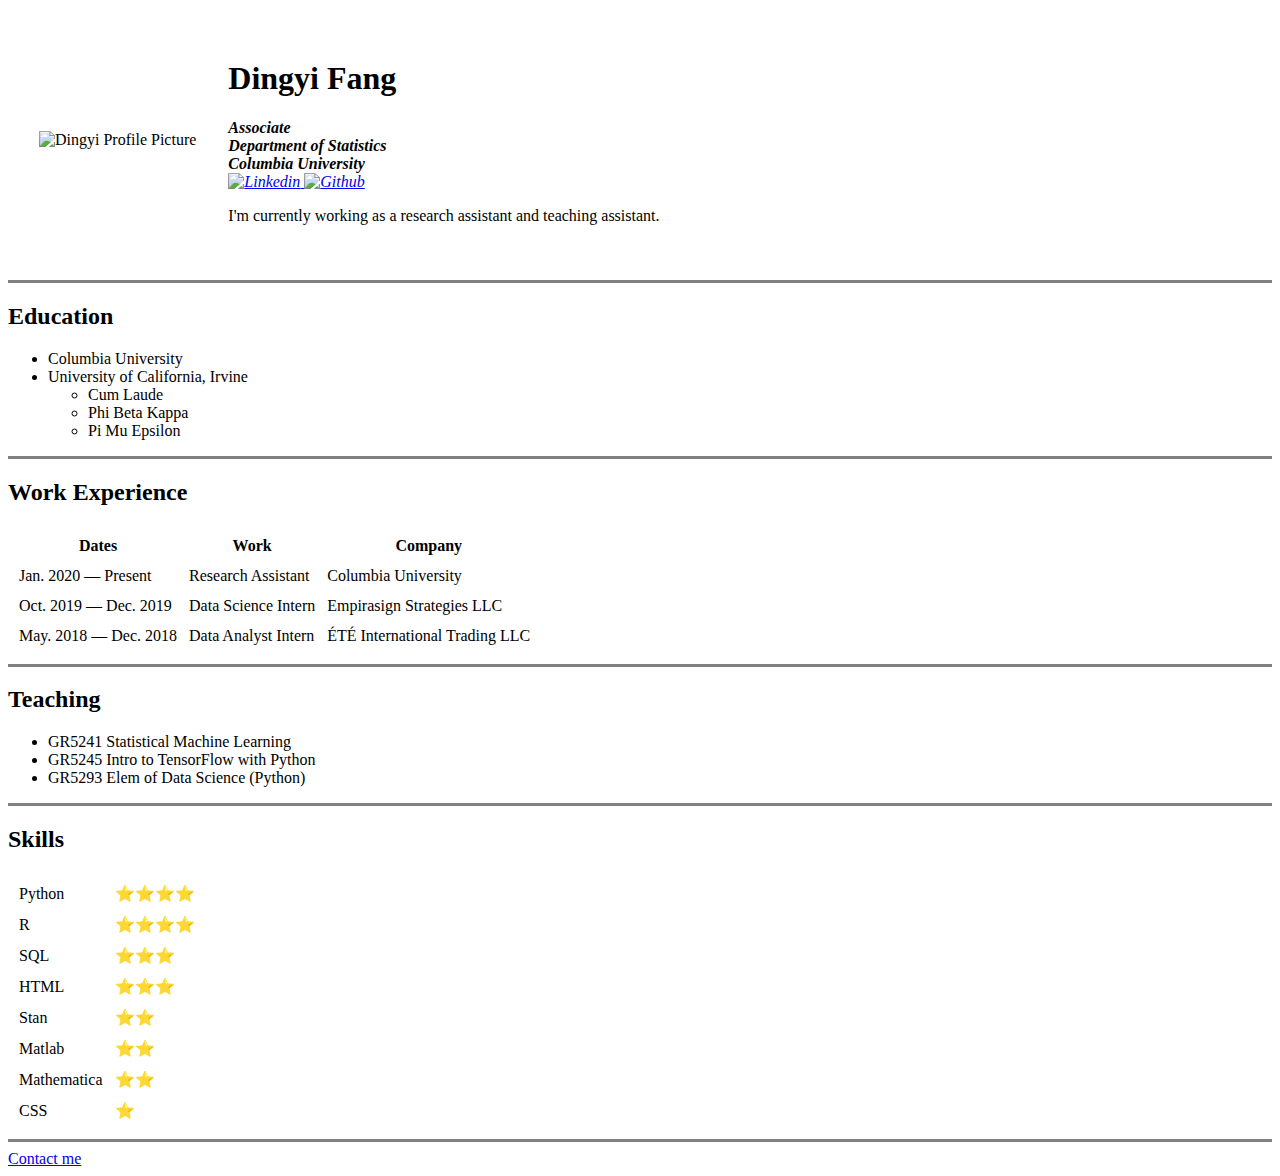
==== index.html @ 43b77a8d "Add files via upload" ====
<!DOCTYPE html>
<html lang="en" dir="ltr">

<head>
  <meta charset="utf-8">
  <title>Dingyi's Personal Site</title>
</head>

<body>
  <table cellspacing='30'>
    <tr>
      <td><img src="images/photo.jpg" alt="Dingyi Profile Picture"></td>
      <td>
        <h1> Dingyi Fang </h1>
        <p> <em>
            <strong> Associate
              <br> Department of Statistics
              <br> Columbia University </strong>
            <br> <a href="https://www.linkedin.com/in/dingyifang"> <img src="https://image.flaticon.com/icons/png/512/174/174857.png" alt="Linkedin" style="width:25px;height:25px;"> </a>
            <a href="https://github.com/dingyif"> <img src="https://image.flaticon.com/icons/png/512/25/25231.png" alt="Github" style="width:25px;height:25px;"> </a>
          </em>
        </p>
        <p>I'm currently working as a research assistant and teaching assistant.</p>
      </td>
    </tr>
  </table>
  <hr size='3' noshade>
  <h2> Education </h2>
  <ul>
    <li>Columbia University</li>
    <li>University of California, Irvine</li>
    <ul>
      <li>Cum Laude</li>
      <li>Phi Beta Kappa</li>
      <li>Pi Mu Epsilon</li>
    </ul>
  </ul>
  <hr size='3' noshade>
  <h2>Work Experience</h2>
  <table cellspacing='10'>
    <thead>
      <tr>
        <th>Dates</th>
        <th>Work</th>
        <th>Company</th>
      </tr>
    </thead>

    <tbody>
      <tr>
        <td>Jan. 2020 — Present</td>
        <td>Research Assistant</td>
        <td>Columbia University</td>
      </tr>
      <tr>
        <td>Oct. 2019 — Dec. 2019</td>
        <td>Data Science Intern</td>
        <td>Empirasign Strategies LLC</td>
      </tr>
      <tr>
        <td>May. 2018 — Dec. 2018</td>
        <td>Data Analyst Intern</td>
        <td>ÉTÉ International Trading LLC</td>
      </tr>
    </tbody>

  </table>
  <hr size='3' noshade>
  <h2>Teaching</h2>
  <ul>
    <li>GR5241 Statistical Machine Learning</li>
    <li>GR5245 Intro to TensorFlow with Python</li>
    <li> GR5293 Elem of Data Science (Python) </li>
  </ul>
  <hr size='3' noshade>
  <h2> Skills </h2>

  <table cellspacing='10'>
    <tr>
      <td>Python</td>
      <td>⭐⭐⭐⭐</td>
    </tr>
    <tr>
      <td>R</td>
      <td>⭐⭐⭐⭐</td>
    </tr>
    <tr>
      <td>SQL</td>
      <td>⭐⭐⭐</td>
    </tr>
    <tr>
      <td>HTML</td>
      <td>⭐⭐⭐</td>
    </tr>
    <tr>
      <td>Stan</td>
      <td>⭐⭐</td>
    </tr>
    <tr>
      <td>Matlab</td>
      <td>⭐⭐</td>
    </tr>
    <tr>
      <td>Mathematica</td>
      <td>⭐⭐</td>
    </tr>
    <tr>
      <td>CSS</td>
      <td>⭐</td>
    </tr>
  </table>

  <hr size='3' noshade>
  <a href="contact_me.html"> Contact me</a>
</body>

</html>
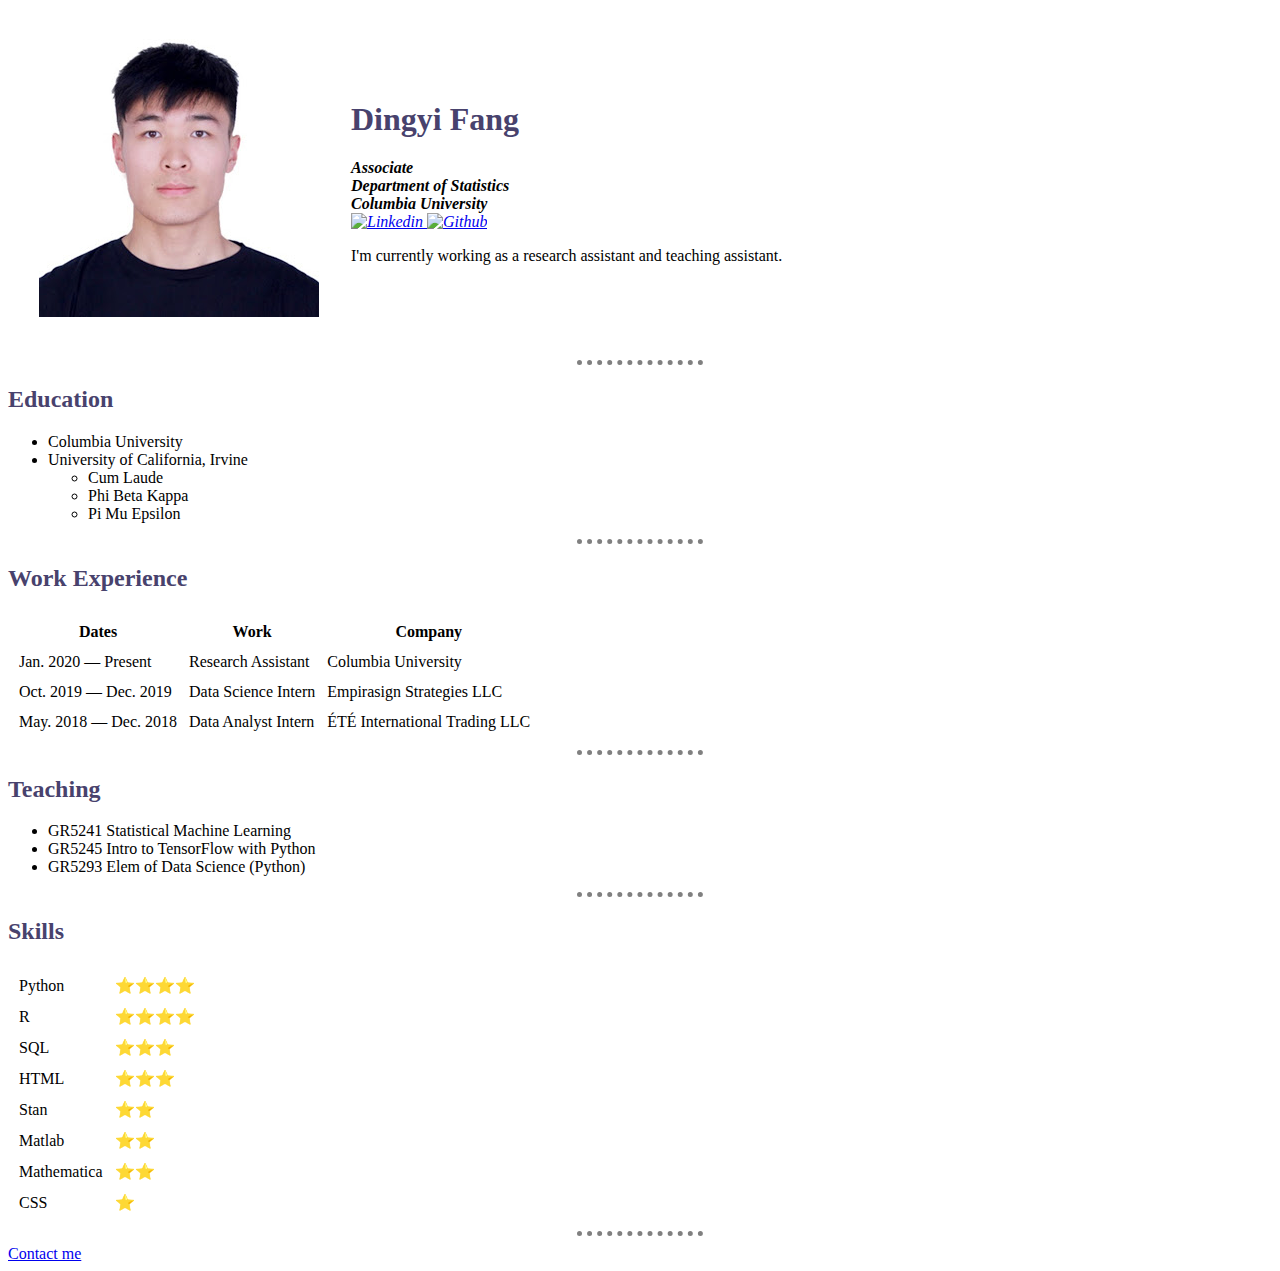
==== commit dc465941: "css modified website" ====
--- a/index.html
+++ b/index.html
@@ -4,6 +4,7 @@
 <head>
   <meta charset="utf-8">
   <title>Dingyi's Personal Site</title>
+  <link rel="stylesheet" href="css/styles.css">
 </head>
 
 <body>
@@ -70,7 +71,7 @@
   <ul>
     <li>GR5241 Statistical Machine Learning</li>
     <li>GR5245 Intro to TensorFlow with Python</li>
-    <li> GR5293 Elem of Data Science (Python) </li>
+    <li>GR5293 Elem of Data Science (Python)</li>
   </ul>
   <hr size='3' noshade>
   <h2> Skills </h2>
--- a/css/styles.css
+++ b/css/styles.css
@@ -0,0 +1,22 @@
+
+body {
+background-color: white;
+}
+
+
+hr {
+  background-color: white;
+  width: 10%;
+  border-style: none;
+  border-top-style: dotted;
+  border-top-color: gray;
+  border-top-width: 5px;
+}
+
+h1 {
+  color: #48426d;
+}
+
+h2 {
+  color: #48426d;
+}
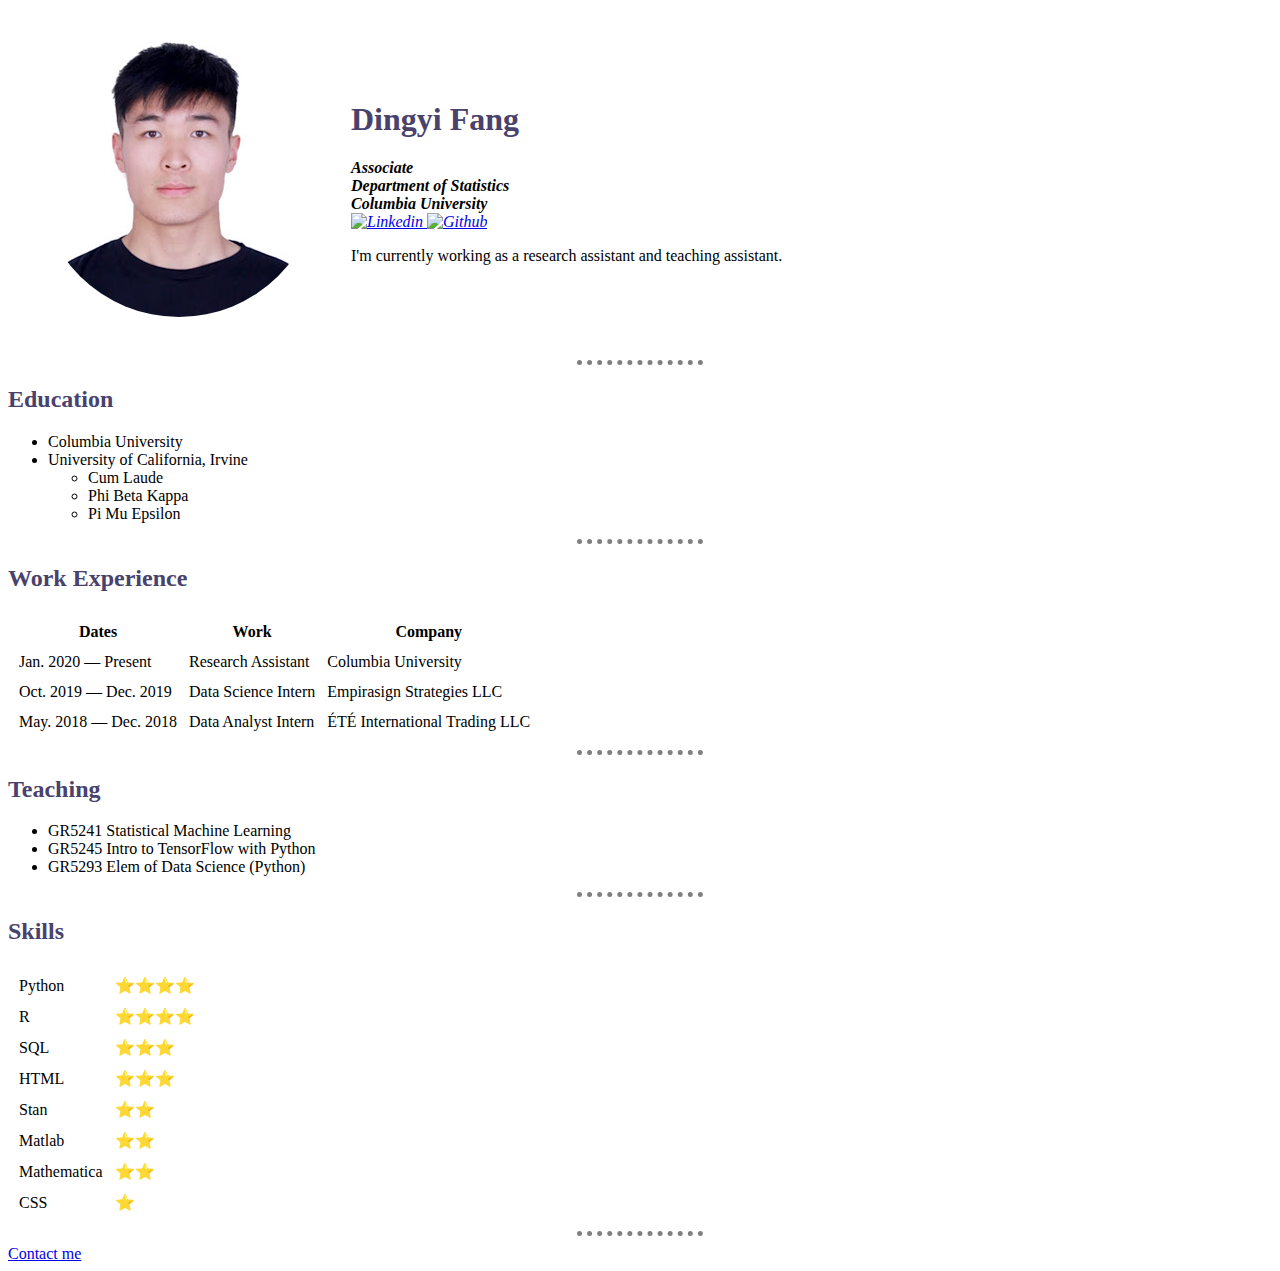
==== commit 0b990737: "change square image into circle image" ====
--- a/index.html
+++ b/index.html
@@ -10,7 +10,7 @@
 <body>
   <table cellspacing='30'>
     <tr>
-      <td><img src="images/photo.jpg" alt="Dingyi Profile Picture"></td>
+      <td><img class='personal_img' src="images/photo.jpg" alt="Dingyi Profile Picture"></td>
       <td>
         <h1> Dingyi Fang </h1>
         <p> <em>
--- a/css/styles.css
+++ b/css/styles.css
@@ -20,3 +20,7 @@
 h2 {
   color: #48426d;
 }
+
+.personal_img {
+  border-radius: 100%;
+}
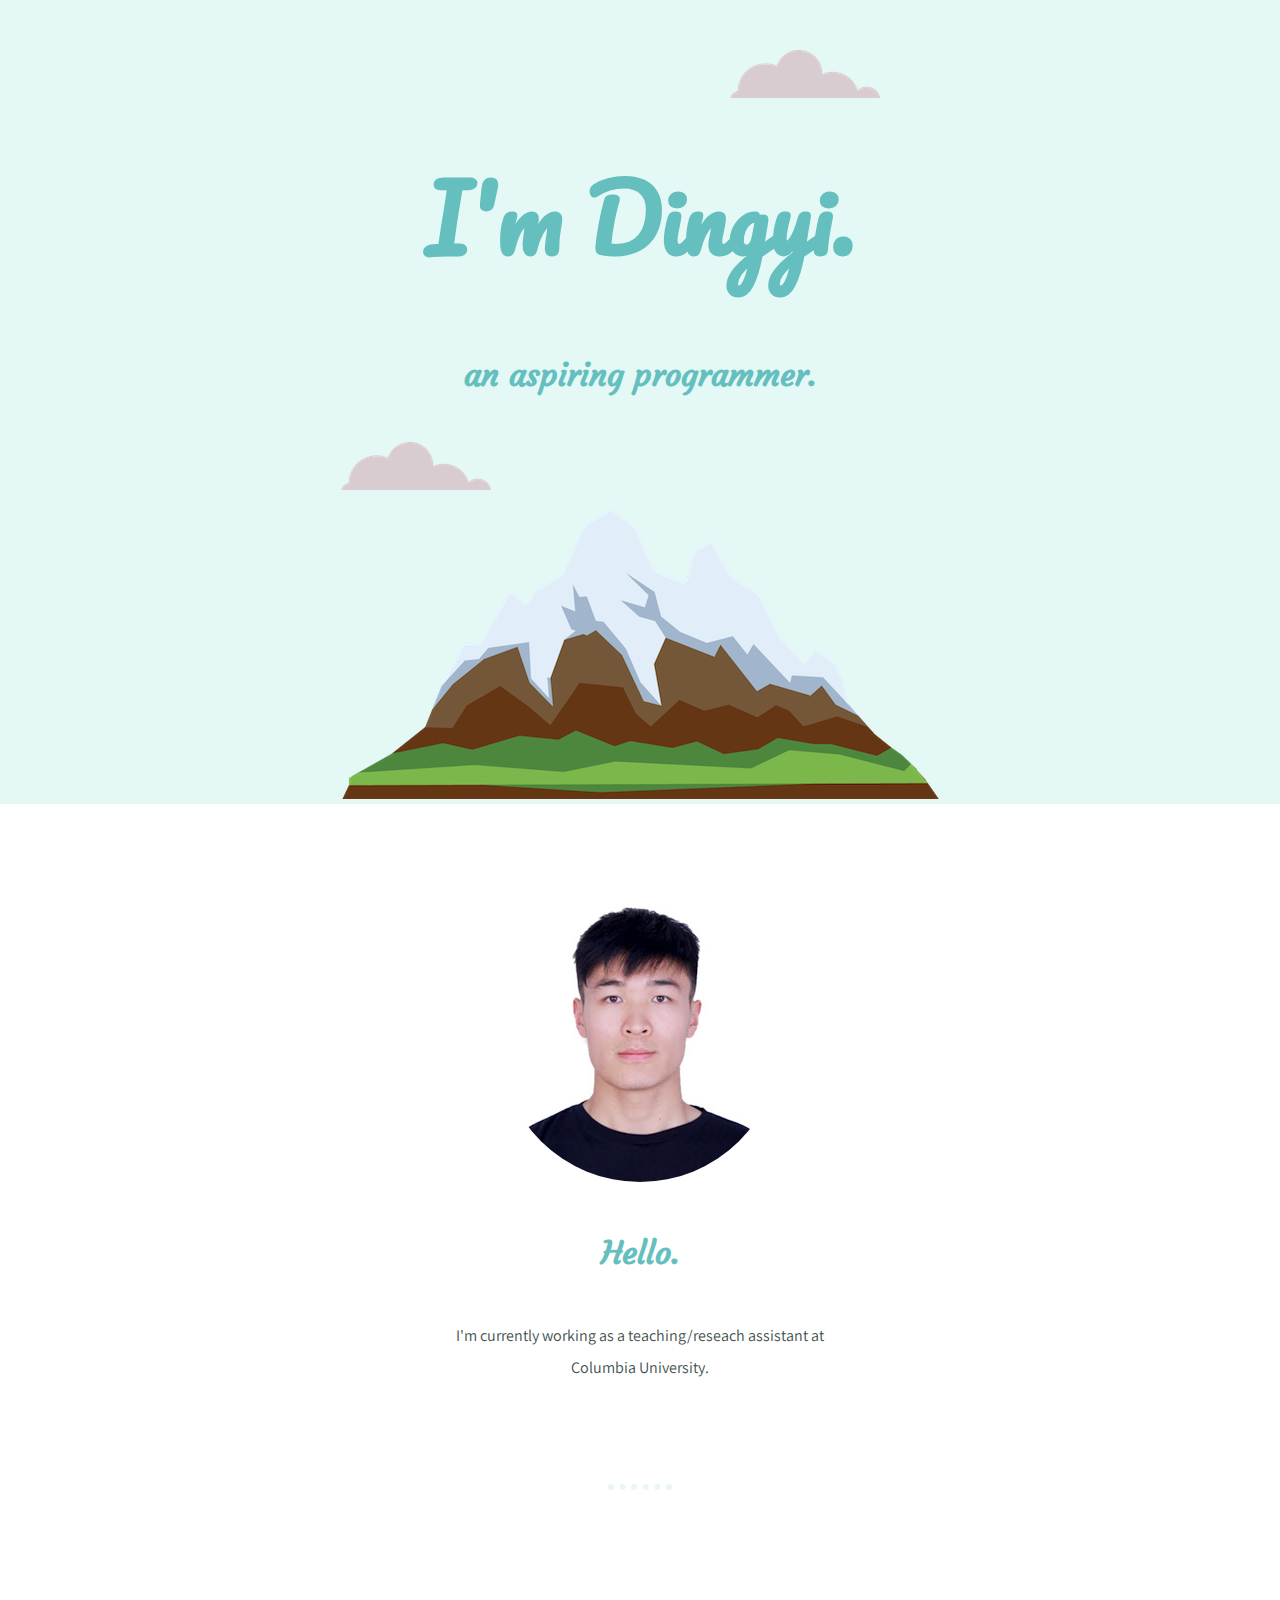
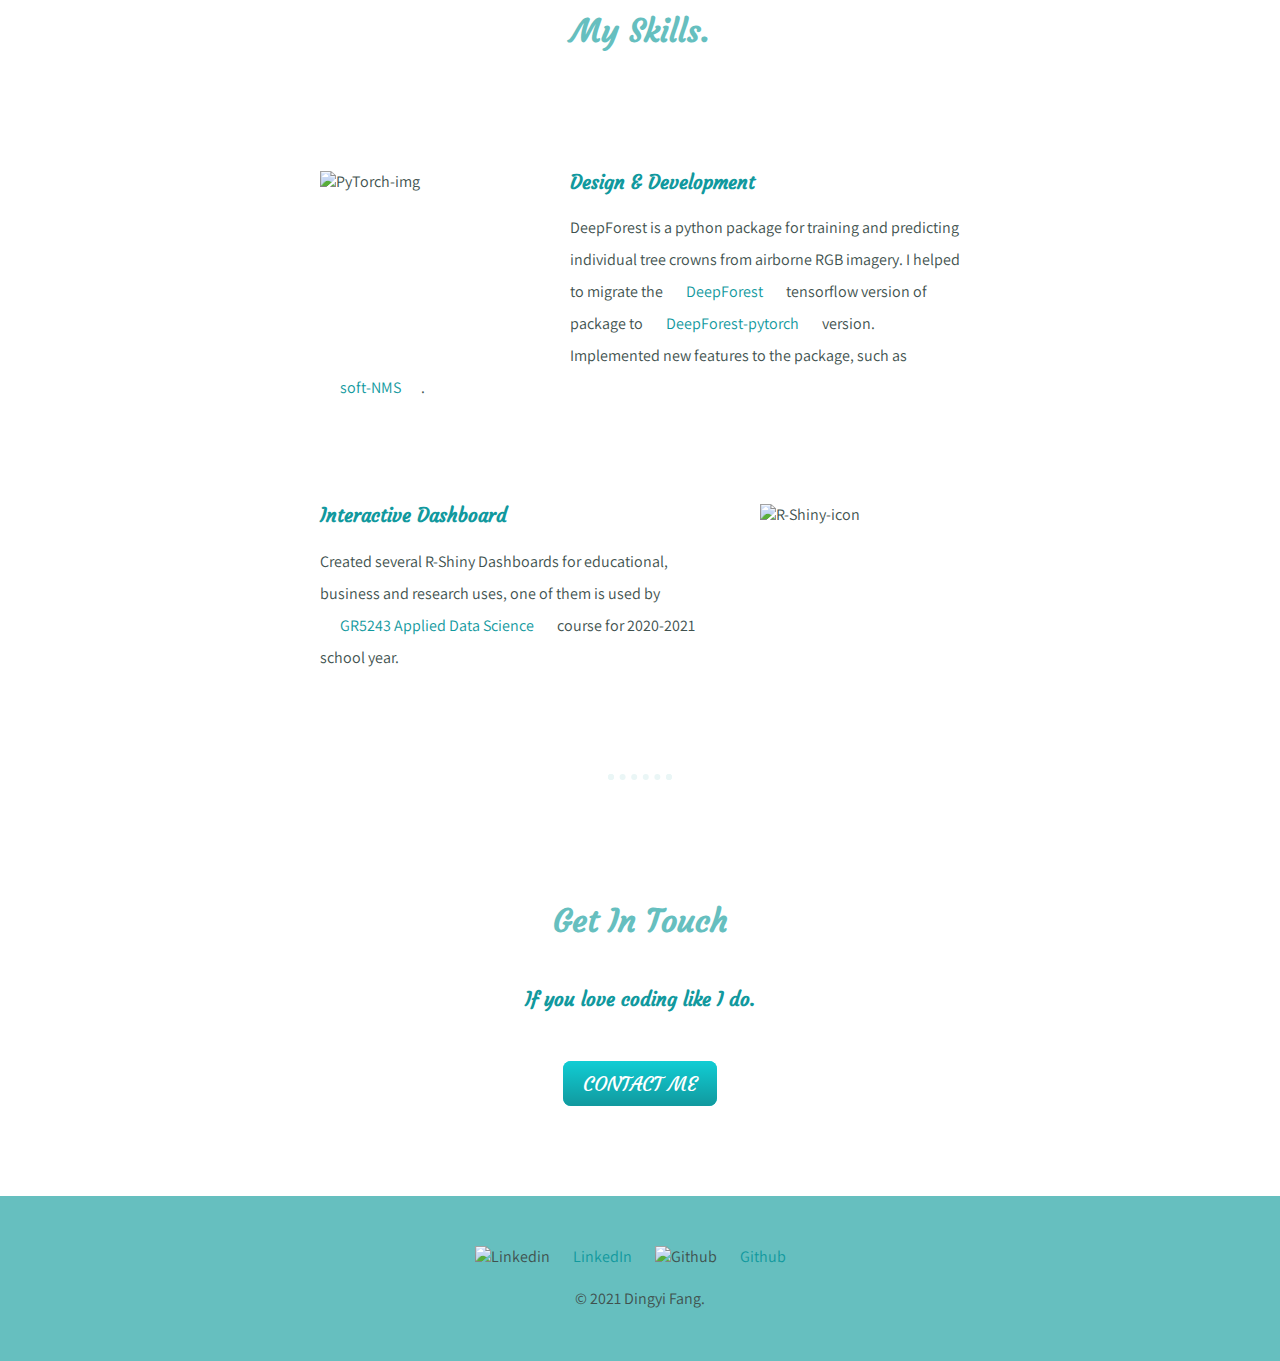
==== commit 2402df1d: "update cv with css" ====
--- a/index.html
+++ b/index.html
@@ -2,117 +2,71 @@
 <html lang="en" dir="ltr">
 
 <head>
+
   <meta charset="utf-8">
-  <title>Dingyi's Personal Site</title>
-  <link rel="stylesheet" href="css/styles.css">
+  <title>Dingyi Fang</title>
+  <link rel="stylesheet" type="text/css" href="css/styles.css">
+  <link rel="icon" href="favicon.ico">
+  <link rel="preconnect" href="https://fonts.gstatic.com">
+  <link href="https://fonts.googleapis.com/css2?family=Assistant:wght@300&family=Pacifico&display=swap" rel="stylesheet">
+  <link href="https://fonts.googleapis.com/css2?family=Courgette&display=swap" rel="stylesheet">
 </head>
 
 <body>
-  <table cellspacing='30'>
-    <tr>
-      <td><img class='personal_img' src="images/photo.jpg" alt="Dingyi Profile Picture"></td>
-      <td>
-        <h1> Dingyi Fang </h1>
-        <p> <em>
-            <strong> Associate
-              <br> Department of Statistics
-              <br> Columbia University </strong>
-            <br> <a href="https://www.linkedin.com/in/dingyifang"> <img src="https://image.flaticon.com/icons/png/512/174/174857.png" alt="Linkedin" style="width:25px;height:25px;"> </a>
-            <a href="https://github.com/dingyif"> <img src="https://image.flaticon.com/icons/png/512/25/25231.png" alt="Github" style="width:25px;height:25px;"> </a>
-          </em>
-        </p>
-        <p>I'm currently working as a research assistant and teaching assistant.</p>
-      </td>
-    </tr>
-  </table>
-  <hr size='3' noshade>
-  <h2> Education </h2>
-  <ul>
-    <li>Columbia University</li>
-    <li>University of California, Irvine</li>
-    <ul>
-      <li>Cum Laude</li>
-      <li>Phi Beta Kappa</li>
-      <li>Pi Mu Epsilon</li>
-    </ul>
-  </ul>
-  <hr size='3' noshade>
-  <h2>Work Experience</h2>
-  <table cellspacing='10'>
-    <thead>
-      <tr>
-        <th>Dates</th>
-        <th>Work</th>
-        <th>Company</th>
-      </tr>
-    </thead>
 
-    <tbody>
-      <tr>
-        <td>Jan. 2020 — Present</td>
-        <td>Research Assistant</td>
-        <td>Columbia University</td>
-      </tr>
-      <tr>
-        <td>Oct. 2019 — Dec. 2019</td>
-        <td>Data Science Intern</td>
-        <td>Empirasign Strategies LLC</td>
-      </tr>
-      <tr>
-        <td>May. 2018 — Dec. 2018</td>
-        <td>Data Analyst Intern</td>
-        <td>ÉTÉ International Trading LLC</td>
-      </tr>
-    </tbody>
+  <div class="top-container">
+    <img class='top-cloud' src="images/cloud.png" alt="cloud-img">
+    <h1>I'm Dingyi.</h1>
+    <h2>an aspiring programmer.</h2>
+    <img class='bottom-cloud' src="images/cloud.png" alt="cloud-img">
+    <img src="images/mountain.png" alt="moutain-img">
+  </div>
 
-  </table>
-  <hr size='3' noshade>
-  <h2>Teaching</h2>
-  <ul>
-    <li>GR5241 Statistical Machine Learning</li>
-    <li>GR5245 Intro to TensorFlow with Python</li>
-    <li>GR5293 Elem of Data Science (Python)</li>
-  </ul>
-  <hr size='3' noshade>
-  <h2> Skills </h2>
+  <div class="middle-container">
+    <div class="profile">
+      <img class='personal-image' src="images/photo.jpg" alt="Personal Image">
+      <h2>Hello.</h2>
+      <p class='intro'>I'm currently working as a teaching/reseach assistant at Columbia University. </p>
+    </div>
 
-  <table cellspacing='10'>
-    <tr>
-      <td>Python</td>
-      <td>⭐⭐⭐⭐</td>
-    </tr>
-    <tr>
-      <td>R</td>
-      <td>⭐⭐⭐⭐</td>
-    </tr>
-    <tr>
-      <td>SQL</td>
-      <td>⭐⭐⭐</td>
-    </tr>
-    <tr>
-      <td>HTML</td>
-      <td>⭐⭐⭐</td>
-    </tr>
-    <tr>
-      <td>Stan</td>
-      <td>⭐⭐</td>
-    </tr>
-    <tr>
-      <td>Matlab</td>
-      <td>⭐⭐</td>
-    </tr>
-    <tr>
-      <td>Mathematica</td>
-      <td>⭐⭐</td>
-    </tr>
-    <tr>
-      <td>CSS</td>
-      <td>⭐</td>
-    </tr>
-  </table>
+    <hr size='3'>
 
-  <hr size='3' noshade>
-  <a href="contact_me.html"> Contact me</a>
+    <div class="skills">
+      <h2>My Skills.</h2>
+
+      <div class="skill-row">
+        <img class="pytorch-img" src="https://symbols.getvecta.com/stencil_92/76_pytorch.49f7ea44b8.png" alt="PyTorch-img">
+        <h3>Design & Development</h3>
+        <p>DeepForest is a python package for training and predicting individual tree crowns from airborne RGB imagery. I helped to migrate the <a href="https://github.com/weecology/DeepForest">DeepForest</a> tensorflow version of package to <a
+            href="https://github.com/weecology/DeepForest-pytorch">DeepForest-pytorch</a> version. Implemented new features to the package, such as <a href="https://arxiv.org/pdf/1704.04503.pdf">soft-NMS</a>.</p>
+      </div>
+
+      <div class="skill-row">
+        <img class="shiny-img" src="https://blog.efpsa.org/wp-content/uploads/2019/04/pic1.png" alt="R-Shiny-icon">
+        <h3>Interactive Dashboard</h3>
+        <p>Created several R-Shiny Dashboards for educational, business and research uses, one of them is used by <a href="https://github.com/TZstatsADS/ADS_Teaching">GR5243 Applied Data Science</a> course for 2020-2021 school year. </p>
+      </div>
+    </div>
+
+    <hr size='3'>
+
+    <div class="contact-me">
+      <h2>Get In Touch</h2>
+      <h3>If you love coding like I do.</h3>
+      <p class=contact-msg></p>
+      <a class="btn" href="mailto:imfangdingyi@gmail.com">CONTACT ME</a>
+
+    </div>
+  </div>
+
+
+  <div class="bottom-container">
+    <img src="https://image.flaticon.com/icons/png/512/174/174857.png" alt="Linkedin" style="width:15px;height:15px;"> <a class="footer-link" href="https://www.linkedin.com/">LinkedIn</a>
+    <img src="https://image.flaticon.com/icons/png/512/25/25231.png" alt="Github" style="width:15px;height:15px;"> <a class="footer-link" href="https://www.appbrewery.co/">Github</a>
+    <p>© 2021 Dingyi Fang.</p>
+  </div>
+
+
 </body>
 
 </html>
--- a/css/styles.css
+++ b/css/styles.css
@@ -1,26 +1,140 @@
-
 body {
-background-color: white;
-}
-
-
-hr {
-  background-color: white;
-  width: 10%;
-  border-style: none;
-  border-top-style: dotted;
-  border-top-color: gray;
-  border-top-width: 5px;
+  margin: 0;
+  text-align: center;
+  color: #40514E;
+  font-family: 'Assistant', sans-serif;
 }
 
 h1 {
-  color: #48426d;
+  font-family: 'Pacifico', cursive;
+  font-size: 5.625rem;
+  margin: 50px;
+  color: #66BFBF;
+  line-height: 150%;
 }
 
 h2 {
-  color: #48426d;
+  padding: 20px;
+  font-family: 'Courgette', cursive;
+  color: #66BFBF;
+  font-size: 2rem;
+  font-weight: bolder;
 }
 
-.personal_img {
+h3 {
+  font-family: 'Courgette', cursive;
+  color: #11999E;
+}
+
+a {
+  color: #11999E;
+  text-decoration: none;
+  margin: 10px 20px;
+}
+
+a:hover {
+  color: #EAF6F6;
+}
+
+hr {
+  border: dotted #EAF6F6 6px;
+  border-bottom: none;
+  width: 4%;
+  margin: 100px auto;
+}
+
+p {
+  line-height: 2;
+}
+
+.personal-image {
   border-radius: 100%;
 }
+
+.intro {
+  width: 30%;
+  margin: auto;
+}
+
+.skill-row {
+  width: 50%;
+  margin: 100px auto 100px;
+  text-align: left;
+}
+
+.pytorch-img {
+  float: left;
+  margin-right: 50px;
+  width: 200px;
+  height: 200px;
+}
+
+.shiny-img {
+  float: right;
+  margin-left: 50px;
+  width: 200px;
+  height: 220px;
+}
+
+.top-container {
+  background-color: #E4F9F5;
+  padding-top: 100px;
+  position: relative;
+}
+
+.middle-container {
+  margin: 100px 0;
+}
+
+.bottom-container {
+  background-color: #66bfbf;
+  padding: 50px 0 30px;
+}
+
+.contact-msg {
+  width: 40%;
+  margin: 40px auto 60px;
+}
+
+.top-cloud {
+  position: absolute;
+  top: 50px;
+  right: 400px;
+}
+
+.bottom-cloud {
+  position: absolute;
+}
+
+.btn {
+  background: #11CDD4;
+  background-image: -webkit-linear-gradient(top, #11CDD4, #11999E);
+  background-image: -moz-linear-gradient(top, #11CDD4, #11999E);
+  background-image: -ms-linear-gradient(top, #11CDD4, #11999E);
+  background-image: -o-linear-gradient(top, #11CDD4, #11999E);
+  background-image: linear-gradient(to bottom, #11CDD4, #11999E);
+  -webkit-border-radius: 8;
+  -moz-border-radius: 8;
+  border-radius: 8px;
+  font-family: 'Courgette', cursive;
+  color: #ffffff;
+  font-size: 20px;
+  padding: 10px 20px 10px 20px;
+  text-decoration: none;
+}
+
+.btn:hover {
+  background: #30E3CB;
+  background-image: -webkit-linear-gradient(top, #30E3CB, #2BC4AD);
+  background-image: -moz-linear-gradient(top, #30E3CB, #2BC4AD);
+  background-image: -ms-linear-gradient(top, #30E3CB, #2BC4AD);
+  background-image: -o-linear-gradient(top, #30E3CB, #2BC4AD);
+  background-image: linear-gradient(to bottom, #30E3CB, #2BC4AD);
+  text-decoration: none;
+}
+
+.copyright {
+  color: #EAF6F6;
+  font-size: 75rem;
+  padding: 20px 0;
+}
